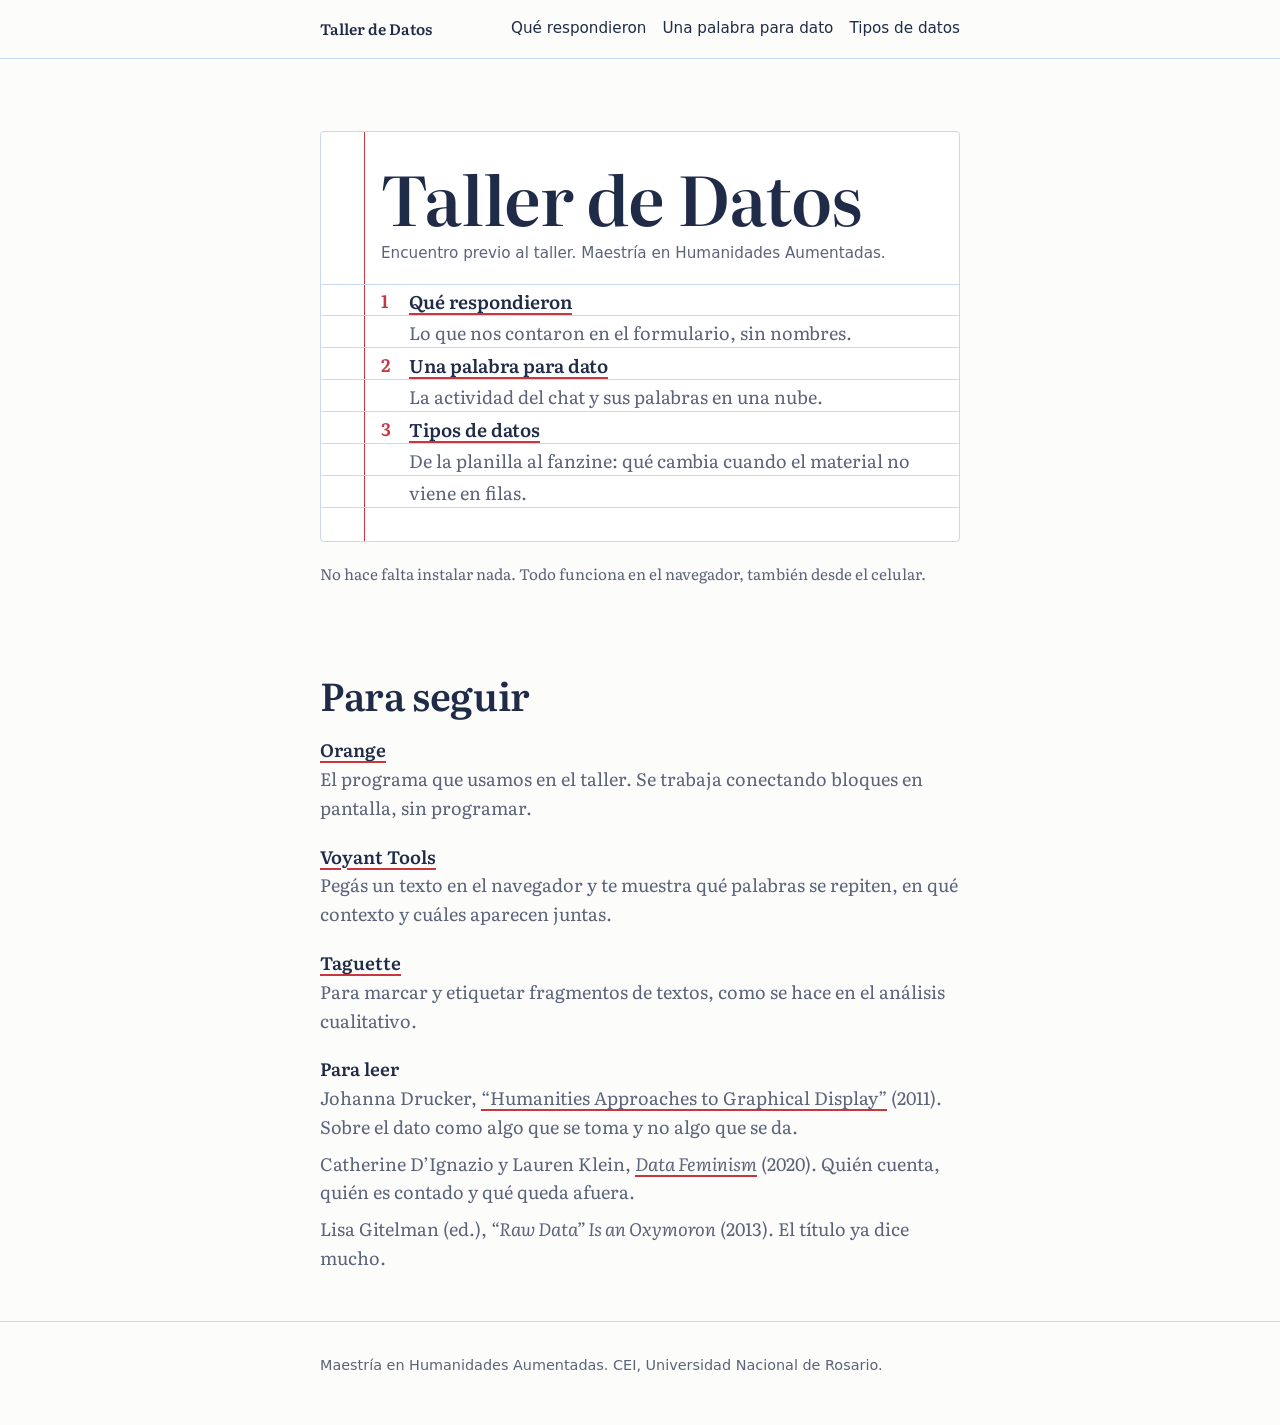
==== index.html @ c0f82d5e "Materiales del encuentro propedéutico del Taller de Datos Sitio estático con cuatro páginas: portada" ====
<!doctype html>
<html lang="es">
<head>
<meta charset="utf-8">
<meta name="viewport" content="width=device-width, initial-scale=1">
<title>Taller de Datos</title>
<meta name="description" content="Materiales del encuentro propedéutico del Taller de Datos, Maestría en Humanidades Aumentadas.">
<link rel="preconnect" href="https://fonts.googleapis.com">
<link rel="preconnect" href="https://fonts.gstatic.com" crossorigin>
<link href="https://fonts.googleapis.com/css2?family=Literata:ital,opsz,wght@0,7..72,400..700;1,7..72,400&display=swap" rel="stylesheet">
<link rel="stylesheet" href="assets/estilos.css">
<style>
  .portada { padding-block: clamp(2.5rem, 8vh, 5rem) 2rem; }
  .portada .ficha { max-width: 40rem; }
  .portada h1 { margin: 0; }
  .portada .encabezado-ficha { font-family: var(--interfaz); font-size: 0.95rem; color: var(--grafito); margin-top: 0.5rem; }
  .indice { list-style: none; margin: 0; padding: 0; counter-reset: entrada; }
  .indice li { counter-increment: entrada; display: grid; grid-template-columns: 1.75rem 1fr; }
  .indice li::before { content: counter(entrada); font-weight: 600; color: var(--margen); }
  .indice a { font-weight: 600; font-size: 1.15rem; }
  .indice span { grid-column: 2; color: var(--grafito); }
  .recursos { padding-block: 2.5rem 3rem; }
  .recursos dl { margin: 0; }
  .recursos dt { font-weight: 600; margin-top: 1.25rem; }
  .recursos dd { margin: 0; color: var(--grafito); }
</style>
</head>
<body>
<header class="cabecera">
  <div class="hoja">
    <a class="marca" href="index.html">Taller de Datos</a>
    <nav aria-label="Materiales">
      <a href="respuestas.html">Qué respondieron</a>
      <a href="palabras.html">Una palabra para dato</a>
      <a href="tipos.html">Tipos de datos</a>
    </nav>
  </div>
</header>

<main class="hoja">
  <section class="portada">
    <div class="ficha cabeza-libre">
      <h1>Taller de Datos</h1>
      <p class="encabezado-ficha">Encuentro previo al taller. Maestría en Humanidades Aumentadas.</p>
      <div class="renglones">
        <ol class="indice">
          <li><a href="respuestas.html">Qué respondieron</a><span>Lo que nos contaron en el formulario, sin nombres.</span></li>
          <li><a href="palabras.html">Una palabra para dato</a><span>La actividad del chat y sus palabras en una nube.</span></li>
          <li><a href="tipos.html">Tipos de datos</a><span>De la planilla al fanzine: qué cambia cuando el material no viene en filas.</span></li>
        </ol>
      </div>
    </div>
    <p class="nota" style="margin-top:1.25rem">No hace falta instalar nada. Todo funciona en el navegador, también desde el celular.</p>
  </section>

  <section class="recursos">
    <h2>Para seguir</h2>
    <dl>
      <dt><a href="https://orangedatamining.com">Orange</a></dt>
      <dd>El programa que usamos en el taller. Se trabaja conectando bloques en pantalla, sin programar.</dd>
      <dt><a href="https://voyant-tools.org">Voyant Tools</a></dt>
      <dd>Pegás un texto en el navegador y te muestra qué palabras se repiten, en qué contexto y cuáles aparecen juntas.</dd>
      <dt><a href="https://www.taguette.org">Taguette</a></dt>
      <dd>Para marcar y etiquetar fragmentos de textos, como se hace en el análisis cualitativo.</dd>
      <dt>Para leer</dt>
      <dd>Johanna Drucker, <a href="http://www.digitalhumanities.org/dhq/vol/5/1/000091/000091.html">“Humanities Approaches to Graphical Display”</a> (2011). Sobre el dato como algo que se toma y no algo que se da.</dd>
      <dd style="margin-top:0.5rem">Catherine D’Ignazio y Lauren Klein, <a href="https://data-feminism.mitpress.mit.edu"><i>Data Feminism</i></a> (2020). Quién cuenta, quién es contado y qué queda afuera.</dd>
      <dd style="margin-top:0.5rem">Lisa Gitelman (ed.), <i>“Raw Data” Is an Oxymoron</i> (2013). El título ya dice mucho.</dd>
    </dl>
  </section>
</main>

<footer class="pie">
  <div class="hoja">Maestría en Humanidades Aumentadas. CEI, Universidad Nacional de Rosario.</div>
</footer>
</body>
</html>
---- assets/estilos.css ----
/* Taller de Datos · encuentro propedéutico
   Motivo único: la ficha de catálogo (renglones azules, margen rojo). */

:root {
  --papel: #fcfcfb;
  --ficha: #ffffff;
  --tinta: #1f2b47;
  --grafito: #5a6379;
  --pauta: #c9d8ee;
  --margen: #c8373f;
  --relleno: #eef2f8;
  --barra: #3a5fa8;
  --barra-destacada: #c8373f;
  --foco: #3a5fa8;

  --texto: "Literata", Georgia, "Times New Roman", serif;
  --interfaz: system-ui, -apple-system, "Segoe UI", Roboto, sans-serif;

  --renglon: 2rem;
  --margen-x: 2.75rem;
  --ancho: 44rem;
  --gutter: 1rem;
  color-scheme: light dark;
}

@media (prefers-color-scheme: dark) {
  :root:not([data-theme="light"]) {
    --papel: #121a2a;
    --ficha: #18223a;
    --tinta: #e6eaf2;
    --grafito: #9ca6ba;
    --pauta: #2a3a58;
    --margen: #f0565c;
    --relleno: #1d2840;
    --barra: #6b8fdb;
    --barra-destacada: #f0565c;
    --foco: #8fb0ee;
  }
}
:root[data-theme="dark"] {
  --papel: #121a2a;
  --ficha: #18223a;
  --tinta: #e6eaf2;
  --grafito: #9ca6ba;
  --pauta: #2a3a58;
  --margen: #f0565c;
  --relleno: #1d2840;
  --barra: #6b8fdb;
  --barra-destacada: #f0565c;
  --foco: #8fb0ee;
}

*, *::before, *::after { box-sizing: border-box; }

html { -webkit-text-size-adjust: 100%; }

body {
  margin: 0;
  background: var(--papel);
  color: var(--tinta);
  font-family: var(--texto);
  font-size: 1.125rem;
  line-height: 1.6;
  font-optical-sizing: auto;
}

img { max-width: 100%; display: block; }

a { color: inherit; text-decoration-color: var(--margen); text-decoration-thickness: 2px; text-underline-offset: 0.2em; }
a:hover { color: var(--margen); }

:focus-visible { outline: 3px solid var(--foco); outline-offset: 3px; border-radius: 2px; }

h1, h2, h3 { font-weight: 600; line-height: 1.1; margin: 0 0 0.5em; text-wrap: balance; }
h1 { font-size: clamp(2.25rem, 5vw + 1.2rem, 4.25rem); letter-spacing: -0.015em; }
h2 { font-size: clamp(1.6rem, 2.4vw + 1rem, 2.4rem); letter-spacing: -0.01em; }
h3 { font-size: 1.25rem; }
p { margin: 0 0 1em; }

.hoja { max-width: var(--ancho); margin: 0 auto; padding: 0 var(--gutter); }
@media (min-width: 48rem) { :root { --gutter: 2rem; } }

.bajada { font-size: 1.3rem; color: var(--grafito); max-width: 36em; }
.nota { font-size: 0.95rem; color: var(--grafito); }

/* Cabecera */
.cabecera {
  border-bottom: 1px solid var(--pauta);
  font-family: var(--interfaz);
  font-size: 0.95rem;
}
.cabecera .hoja {
  display: flex; flex-wrap: wrap; align-items: center; gap: 0.25rem 1.25rem;
  padding-block: 0.75rem;
}
.cabecera .marca { font-family: var(--texto); font-weight: 600; text-decoration: none; margin-right: auto; }
.cabecera nav { display: flex; flex-wrap: wrap; gap: 0.25rem 1rem; }
.cabecera nav a { text-decoration: none; padding: 0.25rem 0; border-bottom: 2px solid transparent; }
.cabecera nav a[aria-current="page"] { border-bottom-color: var(--margen); }

.boton {
  font: inherit; font-family: var(--interfaz); font-size: 0.95rem;
  color: var(--tinta); background: var(--ficha);
  border: 1px solid var(--pauta); border-radius: 6px;
  padding: 0.5rem 0.9rem; cursor: pointer; min-height: 2.5rem;
}
.boton:hover { border-color: var(--barra); }
.boton[aria-pressed="true"] { background: var(--tinta); color: var(--papel); border-color: var(--tinta); }
.boton.principal { background: var(--barra); border-color: var(--barra); color: #fff; }
.boton.discreto { background: transparent; }

/* Pantallas (una idea por pantalla) */
.pantalla { padding-block: clamp(3rem, 9vh, 6rem); border-top: 1px solid var(--pauta); }
.pantalla:first-of-type { border-top: 0; }

html.presentar { scroll-snap-type: y mandatory; }
html.presentar .pantalla {
  min-height: 100svh; scroll-snap-align: start;
  display: flex; flex-direction: column; justify-content: center;
}
html.presentar body { font-size: 1.3rem; }
html.presentar .cabecera { display: none; }
.control-presentar {
  position: fixed; right: 1rem; bottom: 1rem; z-index: 10;
  box-shadow: 0 1px 0 var(--pauta);
}
@media (max-width: 47.99rem) { .control-presentar { display: none; } }

/* La ficha */
.ficha {
  position: relative;
  background-color: var(--ficha);
  background-image:
    linear-gradient(to right, transparent calc(var(--margen-x) - 1px), var(--margen) calc(var(--margen-x) - 1px), var(--margen) var(--margen-x), transparent var(--margen-x)),
    repeating-linear-gradient(to bottom, transparent 0, transparent calc(var(--renglon) - 1px), var(--pauta) calc(var(--renglon) - 1px), var(--pauta) var(--renglon));
  background-position: 0 0, 0 calc(var(--renglon) * 1.5);
  background-repeat: no-repeat, repeat;
  border: 1px solid var(--pauta);
  border-radius: 4px;
  padding: calc(var(--renglon) * 1.5) 1.25rem var(--renglon) calc(var(--margen-x) + 1rem);
  line-height: var(--renglon);
}
.ficha > :last-child { margin-bottom: 0; }

/* Ficha con encabezado libre: los renglones empiezan debajo del título. */
.ficha.cabeza-libre {
  background-image:
    linear-gradient(to right, transparent calc(var(--margen-x) - 1px), var(--margen) calc(var(--margen-x) - 1px), var(--margen) var(--margen-x), transparent var(--margen-x));
  padding-top: 1.75rem;
  line-height: 1.4;
}
.ficha .renglones {
  margin: 1.25rem -1.25rem 0 calc(-1 * (var(--margen-x) + 1rem));
  padding: 0 1.25rem 0 calc(var(--margen-x) + 1rem);
  line-height: var(--renglon);
  background-image: repeating-linear-gradient(to bottom, transparent 0, transparent calc(var(--renglon) - 1px), var(--pauta) calc(var(--renglon) - 1px), var(--pauta) var(--renglon));
}
.ficha .renglones::before { content: ""; display: block; height: 0; border-top: 1px solid var(--pauta); margin-left: calc(-1 * (var(--margen-x) + 1rem)); margin-right: -1.25rem; }
.ficha p { margin: 0; }
.ficha .ficha-titulo { font-weight: 600; font-size: 1.3rem; line-height: var(--renglon); }

/* Barras */
.grafico { margin: 1.5rem 0; }
.grafico-titulo { font-weight: 600; font-size: 1.2rem; margin: 0; }
.grafico-sub { font-family: var(--interfaz); font-size: 0.9rem; color: var(--grafito); margin: 0.25rem 0 1rem; }
.barras { list-style: none; margin: 0; padding: 0; font-family: var(--interfaz); font-size: 1rem; }
.barras li {
  display: grid; grid-template-columns: 1fr auto; grid-template-areas: "etiqueta valor" "pista pista";
  column-gap: 0.75rem; row-gap: 0.25rem; padding: 0.35rem 0; border-radius: 4px;
}
.barras li:hover .barra-relleno { filter: brightness(0.9); }
.barra-etiqueta { grid-area: etiqueta; }
.barra-valor { grid-area: valor; font-weight: 600; font-variant-numeric: tabular-nums; }
.barra-pista { grid-area: pista; height: 0.9rem; background: var(--relleno); border-radius: 0 4px 4px 0; overflow: hidden; }
.barra-relleno { display: block; height: 100%; width: calc(var(--v) * 100%); background: var(--barra); border-radius: 0 4px 4px 0; }
.barras li.destacada .barra-relleno { background: var(--barra-destacada); }
@media (min-width: 40rem) {
  .barras li { grid-template-columns: minmax(11rem, 16rem) 1fr 2.5rem; grid-template-areas: "etiqueta pista valor"; align-items: center; }
  .barra-etiqueta { text-align: right; }
}
.leyenda { display: flex; flex-wrap: wrap; gap: 0.5rem 1.25rem; font-family: var(--interfaz); font-size: 0.9rem; color: var(--grafito); margin-top: 0.75rem; }
.leyenda span::before { content: ""; display: inline-block; width: 0.9rem; height: 0.9rem; border-radius: 2px; margin-right: 0.4rem; vertical-align: -0.1rem; background: var(--c); }

/* Cifra grande */
.cifra { font-size: clamp(4rem, 14vw, 8rem); font-weight: 700; line-height: 1; letter-spacing: -0.03em; margin: 0; font-variant-numeric: lining-nums; }
.cifra small { font-size: 0.35em; font-weight: 400; letter-spacing: 0; color: var(--grafito); }

/* Grillas simples */
.grilla { display: grid; gap: 1.25rem; grid-template-columns: minmax(0, 1fr); }
.grilla > * { min-width: 0; }
@media (min-width: 48rem) {
  .grilla.dos { grid-template-columns: repeat(2, minmax(0, 1fr)); }
  .grilla.tres { grid-template-columns: repeat(3, minmax(0, 1fr)); }
  .ancha { max-width: 68rem; }
}

.preguntas { list-style: none; padding: 0; margin: 0; }
.preguntas li { font-size: clamp(1.3rem, 1.5vw + 1rem, 1.8rem); line-height: 1.3; padding: 0.9rem 0; border-top: 1px solid var(--pauta); }
.preguntas li:first-child { border-top: 0; }

.siguiente { display: inline-block; margin-top: 1.5rem; font-weight: 600; }

/* Pie */
.pie { border-top: 1px solid var(--pauta); padding-block: 2rem 3rem; font-family: var(--interfaz); font-size: 0.9rem; color: var(--grafito); }

@media (prefers-reduced-motion: reduce) {
  * { scroll-behavior: auto !important; transition: none !important; animation: none !important; }
}

.solo-lector { position: absolute; width: 1px; height: 1px; overflow: hidden; clip: rect(0 0 0 0); white-space: nowrap; }
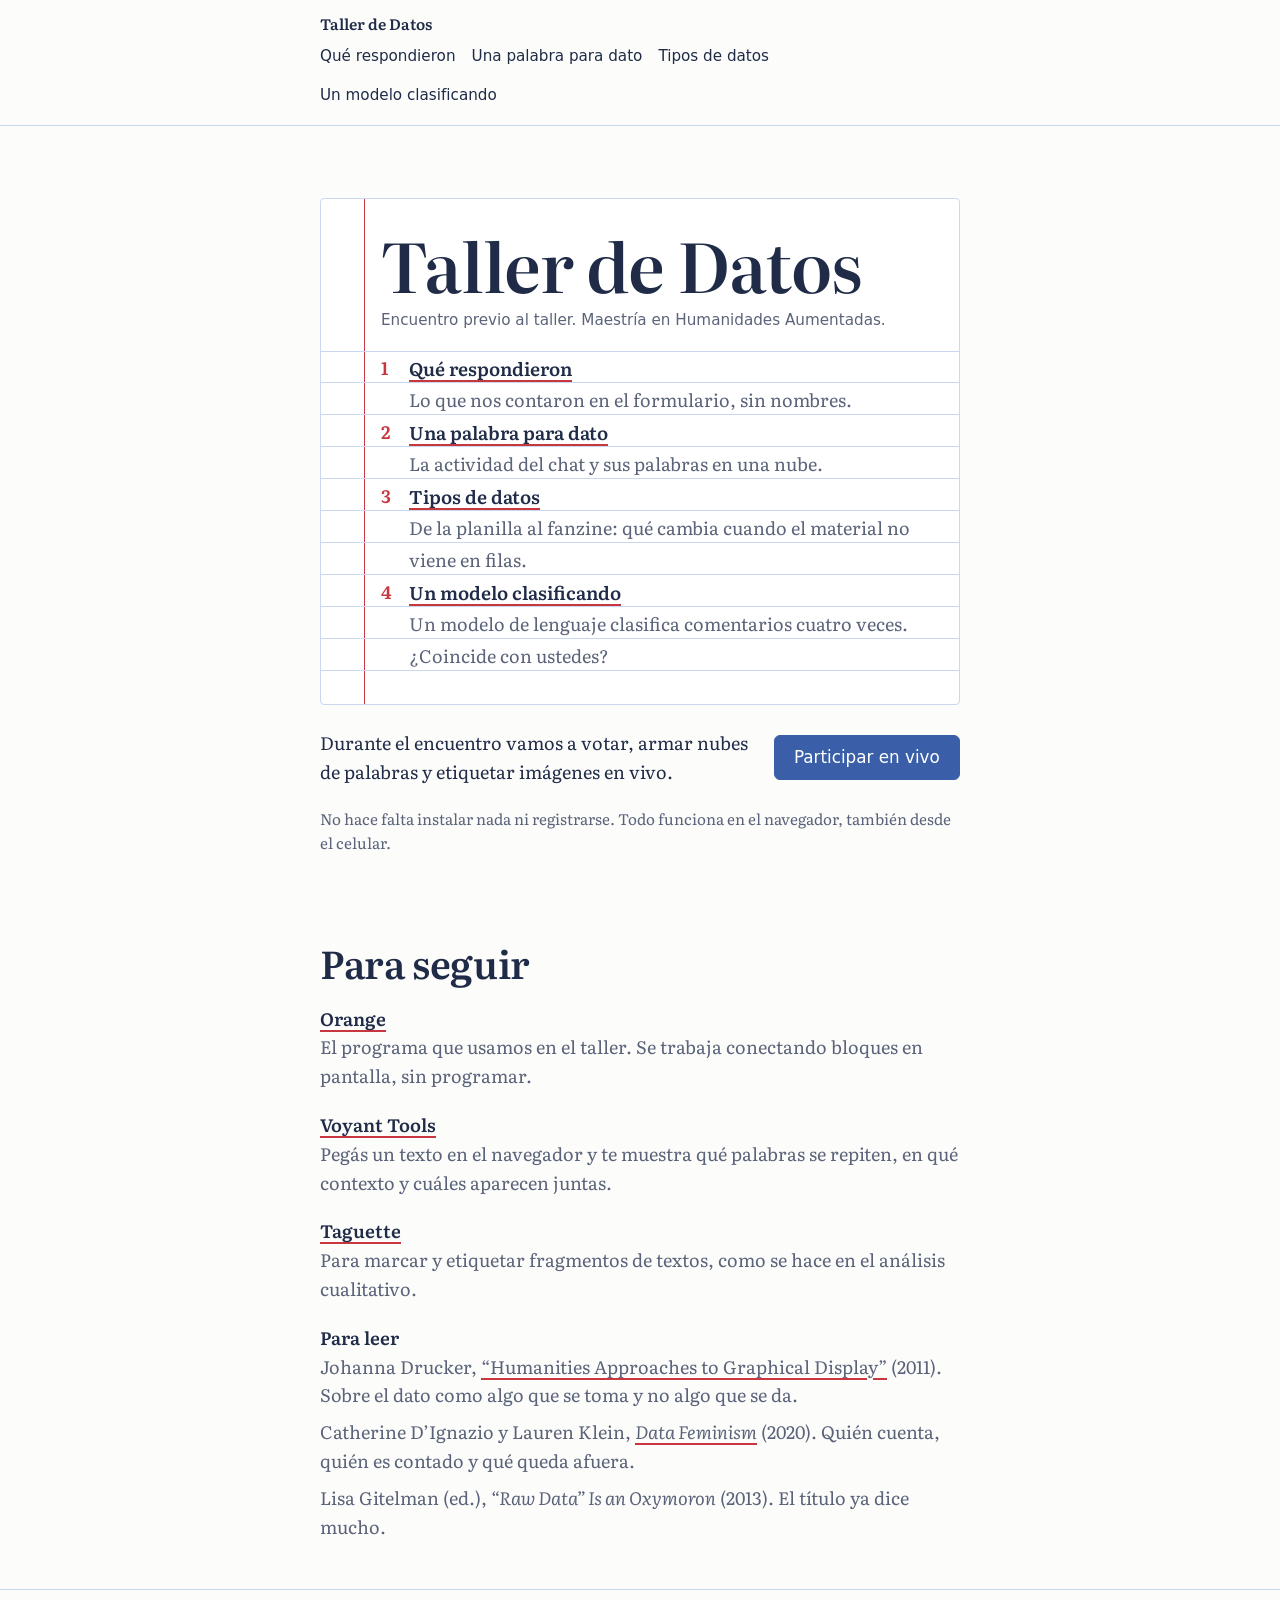
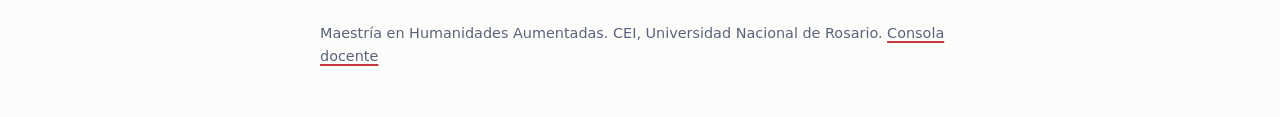
==== commit 6c7be5a4: "Actividades en vivo, consola docente y análisis generativo Agrega participación en vivo desde el cel" ====
--- a/index.html
+++ b/index.html
@@ -20,6 +20,9 @@
   .indice a { font-weight: 600; font-size: 1.15rem; }
   .indice span { grid-column: 2; color: var(--grafito); }
   .recursos { padding-block: 2.5rem 3rem; }
+  .participar { margin-top: 1.5rem; max-width: 40rem; display: flex; flex-wrap: wrap; align-items: center; gap: 0.75rem 1.25rem; }
+  .participar p { margin: 0; flex: 1 1 18rem; }
+  .participar .boton { text-decoration: none; display: inline-flex; align-items: center; font-size: 1.05rem; padding-inline: 1.2rem; }
   .recursos dl { margin: 0; }
   .recursos dt { font-weight: 600; margin-top: 1.25rem; }
   .recursos dd { margin: 0; color: var(--grafito); }
@@ -33,6 +36,7 @@
       <a href="respuestas.html">Qué respondieron</a>
       <a href="palabras.html">Una palabra para dato</a>
       <a href="tipos.html">Tipos de datos</a>
+      <a href="generativo.html">Un modelo clasificando</a>
     </nav>
   </div>
 </header>
@@ -47,10 +51,15 @@
           <li><a href="respuestas.html">Qué respondieron</a><span>Lo que nos contaron en el formulario, sin nombres.</span></li>
           <li><a href="palabras.html">Una palabra para dato</a><span>La actividad del chat y sus palabras en una nube.</span></li>
           <li><a href="tipos.html">Tipos de datos</a><span>De la planilla al fanzine: qué cambia cuando el material no viene en filas.</span></li>
+          <li><a href="generativo.html">Un modelo clasificando</a><span>Un modelo de lenguaje clasifica comentarios cuatro veces. ¿Coincide con ustedes?</span></li>
         </ol>
       </div>
     </div>
-    <p class="nota" style="margin-top:1.25rem">No hace falta instalar nada. Todo funciona en el navegador, también desde el celular.</p>
+    <div class="participar">
+      <p>Durante el encuentro vamos a votar, armar nubes de palabras y etiquetar imágenes en vivo.</p>
+      <a class="boton principal" href="participar.html">Participar en vivo</a>
+    </div>
+    <p class="nota" style="margin-top:1.25rem">No hace falta instalar nada ni registrarse. Todo funciona en el navegador, también desde el celular.</p>
   </section>
 
   <section class="recursos">
@@ -71,7 +80,7 @@
 </main>
 
 <footer class="pie">
-  <div class="hoja">Maestría en Humanidades Aumentadas. CEI, Universidad Nacional de Rosario.</div>
+  <div class="hoja">Maestría en Humanidades Aumentadas. CEI, Universidad Nacional de Rosario. <a href="en-vivo.html">Consola docente</a></div>
 </footer>
 </body>
 </html>
--- a/assets/estilos.css
+++ b/assets/estilos.css
@@ -200,6 +200,27 @@
 
 .siguiente { display: inline-block; margin-top: 1.5rem; font-weight: 600; }
 
+/* Nube de palabras y fichas pequeñas (compartido) */
+.nube {
+  display: flex; flex-wrap: wrap; justify-content: center; align-items: baseline; gap: 0.2rem 1rem;
+  min-height: 14rem; padding: 2rem 1rem;
+  background: var(--ficha); border: 1px solid var(--pauta); border-radius: 6px;
+}
+.nube .vacio { color: var(--grafito); align-self: center; margin: 0; }
+.palabra {
+  font-family: var(--texto); line-height: 1.15; color: var(--grafito);
+  background: none; border: 0; padding: 0.1rem 0.15rem; cursor: pointer; border-radius: 3px;
+}
+.palabra.repetida { color: var(--tinta); font-weight: 600; }
+.palabra.mas { color: var(--margen); font-weight: 700; }
+.palabra:hover { text-decoration: line-through; text-decoration-color: var(--margen); }
+.chip {
+  display: inline-block; font-family: var(--interfaz); font-size: 0.95rem; color: var(--tinta);
+  background: var(--relleno); border: 1px solid var(--pauta); border-radius: 4px; padding: 0.3rem 0.6rem;
+}
+.acciones { display: flex; flex-wrap: wrap; gap: 0.5rem; align-items: center; margin-top: 1rem; }
+.aviso-error { color: var(--margen); font-family: var(--interfaz); font-size: 0.95rem; }
+
 /* Pie */
 .pie { border-top: 1px solid var(--pauta); padding-block: 2rem 3rem; font-family: var(--interfaz); font-size: 0.9rem; color: var(--grafito); }
 
